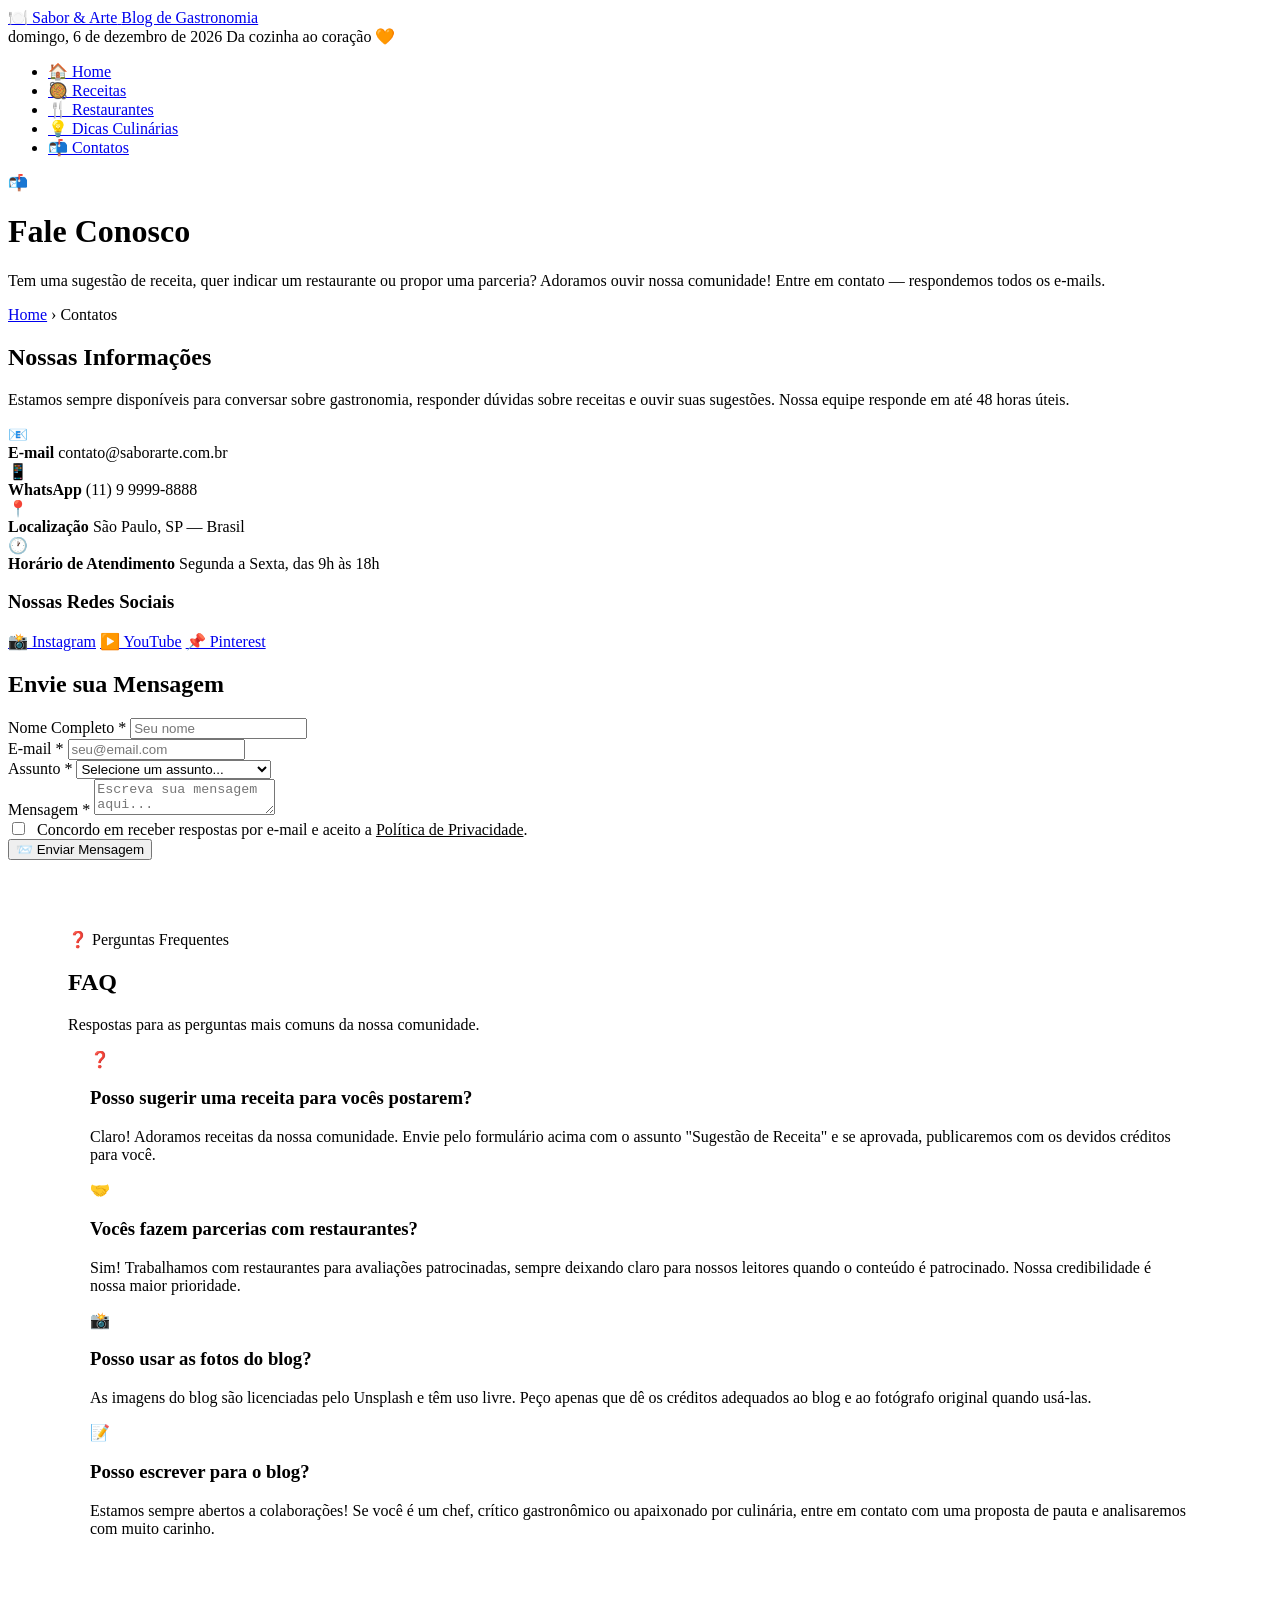
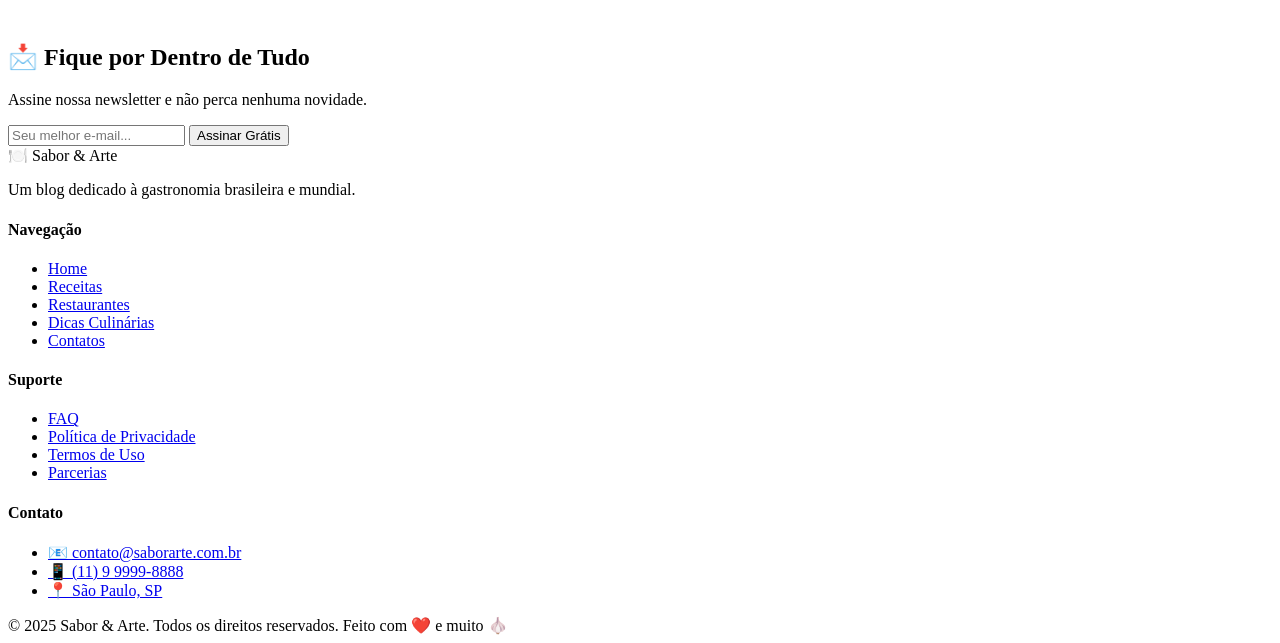
==== contatos.html @ 90797d47 "Add files via upload" ====
<!DOCTYPE html>
<html lang="pt-BR">
<head>
  <meta charset="UTF-8" />
  <meta name="viewport" content="width=device-width, initial-scale=1.0" />
  <meta name="description"
        content="Entre em contato com o blog Sabor & Arte. Sugestões, parcerias e muito mais." />
  <title>Contatos | Sabor &amp; Arte</title>
  <link rel="stylesheet" href="css/style.css" />
</head>
<body>

  <header>
    <div class="header-top">
      <a href="index.html" class="logo">
        <span class="logo-icon">🍽️</span>
        <span class="logo-text">
          <span class="logo-title">Sabor &amp; Arte</span>
          <span class="logo-subtitle">Blog de Gastronomia</span>
        </span>
      </a>
      <div class="header-info">
        <span class="header-date" id="data-atual"></span>
        <span class="header-slogan">Da cozinha ao coração 🧡</span>
      </div>
    </div>
    <nav>
      <ul>
        <li><a href="index.html">🏠 Home</a></li>
        <li><a href="receitas.html">🥘 Receitas</a></li>
        <li><a href="restaurantes.html">🍴 Restaurantes</a></li>
        <li><a href="dicas.html">💡 Dicas Culinárias</a></li>
        <li><a href="contatos.html" class="active">📬 Contatos</a></li>
      </ul>
    </nav>
  </header>

  <main>

    <div class="page-hero">
      <span class="page-hero-icon">📬</span>
      <h1>Fale Conosco</h1>
      <p>
        Tem uma sugestão de receita, quer indicar um restaurante
        ou propor uma parceria? Adoramos ouvir nossa comunidade!
        Entre em contato — respondemos todos os e-mails.
      </p>
      <div class="breadcrumb">
        <a href="index.html">Home</a>
        <span>›</span>
        <span>Contatos</span>
      </div>
    </div>

    <!-- CONTATOS -->
    <section class="contatos-section">
      <div class="contatos-grid">

        <!-- Informações de Contato -->
        <div class="contatos-info">
          <h2>Nossas Informações</h2>
          <p>
            Estamos sempre disponíveis para conversar sobre gastronomia,
            responder dúvidas sobre receitas e ouvir suas sugestões.
            Nossa equipe responde em até 48 horas úteis.
          </p>

          <div class="contato-item">
            <div class="contato-icone">📧</div>
            <div class="contato-texto">
              <strong>E-mail</strong>
              <span>contato@saborarte.com.br</span>
            </div>
          </div>

          <div class="contato-item">
            <div class="contato-icone">📱</div>
            <div class="contato-texto">
              <strong>WhatsApp</strong>
              <span>(11) 9 9999-8888</span>
            </div>
          </div>

          <div class="contato-item">
            <div class="contato-icone">📍</div>
            <div class="contato-texto">
              <strong>Localização</strong>
              <span>São Paulo, SP — Brasil</span>
            </div>
          </div>

          <div class="contato-item">
            <div class="contato-icone">🕐</div>
            <div class="contato-texto">
              <strong>Horário de Atendimento</strong>
              <span>Segunda a Sexta, das 9h às 18h</span>
            </div>
          </div>

          <!-- Redes Sociais -->
          <div class="redes-sociais">
            <h3>Nossas Redes Sociais</h3>
            <div class="social-links">
              <a href="#" class="social-link">📸 Instagram</a>
              <a href="#" class="social-link">▶️ YouTube</a>
              <a href="#" class="social-link">📌 Pinterest</a>
            </div>
          </div>
        </div>

        <!-- Formulário -->
        <div class="form-contato">
          <h2>Envie sua Mensagem</h2>
          <form onsubmit="enviarFormulario(event)">

            <div class="form-row">
              <div class="form-grupo">
                <label for="nome">Nome Completo *</label>
                <input
                  type="text"
                  id="nome"
                  name="nome"
                  placeholder="Seu nome"
                  required
                />
              </div>
              <div class="form-grupo">
                <label for="email">E-mail *</label>
                <input
                  type="email"
                  id="email"
                  name="email"
                  placeholder="seu@email.com"
                  required
                />
              </div>
            </div>

            <div class="form-grupo">
              <label for="assunto">Assunto *</label>
              <select id="assunto" name="assunto" required>
                <option value="">Selecione um assunto...</option>
                <option value="sugestao-receita">💡 Sugestão de Receita</option>
                <option value="indicacao-restaurante">🍴 Indicação de Restaurante</option>
                <option value="parceria">🤝 Proposta de Parceria</option>
                <option value="duvida">❓ Dúvida sobre Receita</option>
                <option value="feedback">⭐ Feedback Geral</option>
                <option value="outro">📝 Outro Assunto</option>
              </select>
            </div>

            <div class="form-grupo">
              <label for="mensagem">Mensagem *</label>
              <textarea
                id="mensagem"
                name="mensagem"
                placeholder="Escreva sua mensagem aqui..."
                required
              ></textarea>
            </div>

            <div class="form-grupo">
              <label>
                <input type="checkbox" required style="margin-right:8px;" />
                Concordo em receber respostas por e-mail e aceito a
                <a href="#" style="color:var(--cor-secundaria);">Política de Privacidade</a>.
              </label>
            </div>

            <button type="submit" class="btn-enviar">
              📨 Enviar Mensagem
            </button>

          </form>
        </div>

      </div>
    </section>

    <!-- FAQ -->
    <section style="background:var(--cor-branco); padding:70px 60px;">
      <div class="section-header">
        <span class="section-tag">❓ Perguntas Frequentes</span>
        <h2>FAQ</h2>
        <p>Respostas para as perguntas mais comuns da nossa comunidade.</p>
        <div class="divisor"></div>
      </div>
      <div class="dicas-grid" style="max-width:1100px; margin:0 auto;">

        <div class="dica-item">
          <div class="dica-icone">❓</div>
          <div class="dica-conteudo">
            <h3>Posso sugerir uma receita para vocês postarem?</h3>
            <p>
              Claro! Adoramos receitas da nossa comunidade. Envie
              pelo formulário acima com o assunto "Sugestão de Receita"
              e se aprovada, publicaremos com os devidos créditos para você.
            </p>
          </div>
        </div>

        <div class="dica-item">
          <div class="dica-icone">🤝</div>
          <div class="dica-conteudo">
            <h3>Vocês fazem parcerias com restaurantes?</h3>
            <p>
              Sim! Trabalhamos com restaurantes para avaliações
              patrocinadas, sempre deixando claro para nossos leitores
              quando o conteúdo é patrocinado. Nossa credibilidade
              é nossa maior prioridade.
            </p>
          </div>
        </div>

        <div class="dica-item">
          <div class="dica-icone">📸</div>
          <div class="dica-conteudo">
            <h3>Posso usar as fotos do blog?</h3>
            <p>
              As imagens do blog são licenciadas pelo Unsplash e têm
              uso livre. Peço apenas que dê os créditos adequados ao
              blog e ao fotógrafo original quando usá-las.
            </p>
          </div>
        </div>

        <div class="dica-item">
          <div class="dica-icone">📝</div>
          <div class="dica-conteudo">
            <h3>Posso escrever para o blog?</h3>
            <p>
              Estamos sempre abertos a colaborações! Se você é um
              chef, crítico gastronômico ou apaixonado por culinária,
              entre em contato com uma proposta de pauta e analisaremos
              com muito carinho.
            </p>
          </div>
        </div>

      </div>
    </section>

    <section class="newsletter">
      <h2>📩 Fique por Dentro de Tudo</h2>
      <p>Assine nossa newsletter e não perca nenhuma novidade.</p>
      <form class="newsletter-form" onsubmit="return false;">
        <input type="email" placeholder="Seu melhor e-mail..." required />
        <button type="submit">Assinar Grátis</button>
      </form>
    </section>

  </main>

  <footer>
    <div class="footer-top">
      <div class="footer-brand">
        <span class="logo-title">🍽️ Sabor &amp; Arte</span>
        <p>Um blog dedicado à gastronomia brasileira e mundial.</p>
      </div>
      <div class="footer-col">
        <h4>Navegação</h4>
        <ul>
          <li><a href="index.html">Home</a></li>
          <li><a href="receitas.html">Receitas</a></li>
          <li><a href="restaurantes.html">Restaurantes</a></li>
          <li><a href="dicas.html">Dicas Culinárias</a></li>
          <li><a href="contatos.html">Contatos</a></li>
        </ul>
      </div>
      <div class="footer-col">
        <h4>Suporte</h4>
        <ul>
          <li><a href="#">FAQ</a></li>
          <li><a href="#">Política de Privacidade</a></li>
          <li><a href="#">Termos de Uso</a></li>
          <li><a href="#">Parcerias</a></li>
        </ul>
      </div>
      <div class="footer-col">
        <h4>Contato</h4>
        <ul>
          <li><a href="#">📧 contato@saborarte.com.br</a></li>
          <li><a href="#">📱 (11) 9 9999-8888</a></li>
          <li><a href="#">📍 São Paulo, SP</a></li>
        </ul>
      </div>
    </div>
    <div class="footer-bottom">
      <span>&copy; 2025 Sabor &amp; Arte. Todos os direitos reservados.</span>
      <span>Feito com ❤️ e muito 🧄</span>
    </div>
  </footer>

  <script>
    const d = new Date();
    const opts = { weekday:'long', day:'numeric', month:'long', year:'numeric' };
    document.getElementById('data-atual').textContent =
      d.toLocaleDateString('pt-BR', opts);

    function enviarFormulario(e) {
      e.preventDefault();
      const btn = document.querySelector('.btn-enviar');
      btn.textContent = '✅ Mensagem Enviada com Sucesso!';
      btn.style.background = '#2a7a2a';
      btn.disabled = true;
      setTimeout(() => {
        btn.textContent = '📨 Enviar Mensagem';
        btn.style.background = '';
        btn.disabled = false;
        e.target.reset();
      }, 4000);
    }
  </script>
</body>
</html>
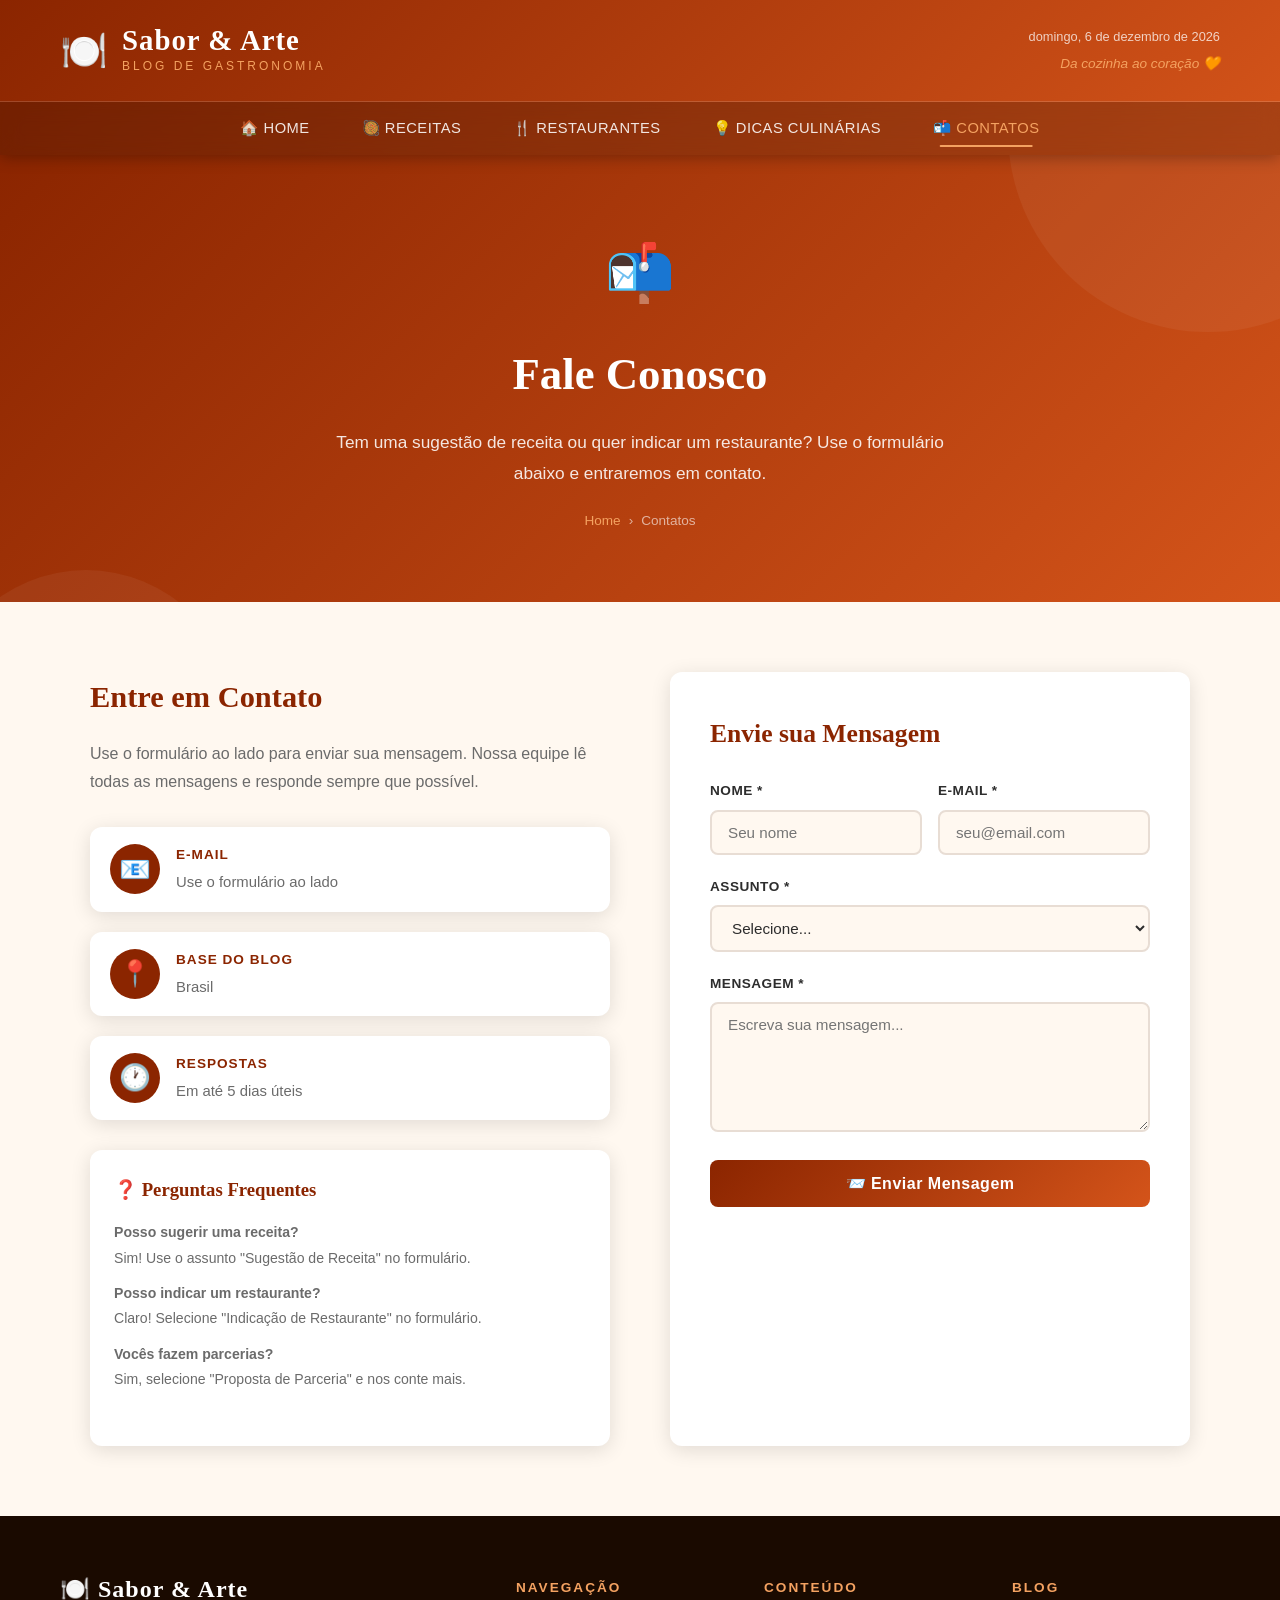
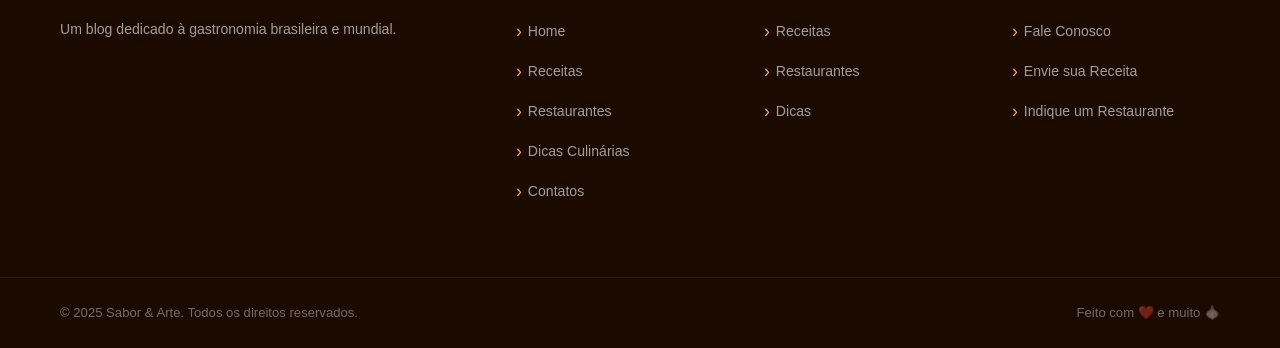
==== commit dad82bc9: "Update contatos.html" ====
--- a/contatos.html
+++ b/contatos.html
@@ -3,8 +3,6 @@
 <head>
   <meta charset="UTF-8" />
   <meta name="viewport" content="width=device-width, initial-scale=1.0" />
-  <meta name="description"
-        content="Entre em contato com o blog Sabor & Arte. Sugestões, parcerias e muito mais." />
   <title>Contatos | Sabor &amp; Arte</title>
   <link rel="stylesheet" href="css/style.css" />
 </head>
@@ -41,9 +39,8 @@
       <span class="page-hero-icon">📬</span>
       <h1>Fale Conosco</h1>
       <p>
-        Tem uma sugestão de receita, quer indicar um restaurante
-        ou propor uma parceria? Adoramos ouvir nossa comunidade!
-        Entre em contato — respondemos todos os e-mails.
+        Tem uma sugestão de receita ou quer indicar um restaurante?
+        Use o formulário abaixo e entraremos em contato.
       </p>
       <div class="breadcrumb">
         <a href="index.html">Home</a>
@@ -52,59 +49,61 @@
       </div>
     </div>
 
-    <!-- CONTATOS -->
     <section class="contatos-section">
       <div class="contatos-grid">
 
-        <!-- Informações de Contato -->
+        <!-- Informações -->
         <div class="contatos-info">
-          <h2>Nossas Informações</h2>
+          <h2>Entre em Contato</h2>
           <p>
-            Estamos sempre disponíveis para conversar sobre gastronomia,
-            responder dúvidas sobre receitas e ouvir suas sugestões.
-            Nossa equipe responde em até 48 horas úteis.
+            Use o formulário ao lado para enviar sua mensagem.
+            Nossa equipe lê todas as mensagens e responde
+            sempre que possível.
           </p>
 
           <div class="contato-item">
             <div class="contato-icone">📧</div>
             <div class="contato-texto">
               <strong>E-mail</strong>
-              <span>contato@saborarte.com.br</span>
-            </div>
-          </div>
-
-          <div class="contato-item">
-            <div class="contato-icone">📱</div>
-            <div class="contato-texto">
-              <strong>WhatsApp</strong>
-              <span>(11) 9 9999-8888</span>
+              <span>Use o formulário ao lado</span>
             </div>
           </div>
 
           <div class="contato-item">
             <div class="contato-icone">📍</div>
             <div class="contato-texto">
-              <strong>Localização</strong>
-              <span>São Paulo, SP — Brasil</span>
+              <strong>Base do Blog</strong>
+              <span>Brasil</span>
             </div>
           </div>
 
           <div class="contato-item">
             <div class="contato-icone">🕐</div>
             <div class="contato-texto">
-              <strong>Horário de Atendimento</strong>
-              <span>Segunda a Sexta, das 9h às 18h</span>
-            </div>
-          </div>
-
-          <!-- Redes Sociais -->
-          <div class="redes-sociais">
-            <h3>Nossas Redes Sociais</h3>
-            <div class="social-links">
-              <a href="#" class="social-link">📸 Instagram</a>
-              <a href="#" class="social-link">▶️ YouTube</a>
-              <a href="#" class="social-link">📌 Pinterest</a>
-            </div>
+              <strong>Respostas</strong>
+              <span>Em até 5 dias úteis</span>
+            </div>
+          </div>
+
+          <!-- FAQ rápido -->
+          <div style="margin-top:30px; padding:24px; background:var(--cor-branco);
+                      border-radius:var(--raio); box-shadow:var(--sombra);">
+            <h3 style="font-family:var(--fonte-titulo); color:var(--cor-primaria);
+                       margin-bottom:14px;">❓ Perguntas Frequentes</h3>
+            <p style="font-size:0.88rem; color:var(--cor-texto-claro);
+                      margin-bottom:10px;">
+              <strong>Posso sugerir uma receita?</strong><br>
+              Sim! Use o assunto "Sugestão de Receita" no formulário.
+            </p>
+            <p style="font-size:0.88rem; color:var(--cor-texto-claro);
+                      margin-bottom:10px;">
+              <strong>Posso indicar um restaurante?</strong><br>
+              Claro! Selecione "Indicação de Restaurante" no formulário.
+            </p>
+            <p style="font-size:0.88rem; color:var(--cor-texto-claro);">
+              <strong>Vocês fazem parcerias?</strong><br>
+              Sim, selecione "Proposta de Parceria" e nos conte mais.
+            </p>
           </div>
         </div>
 
@@ -115,7 +114,7 @@
 
             <div class="form-row">
               <div class="form-grupo">
-                <label for="nome">Nome Completo *</label>
+                <label for="nome">Nome *</label>
                 <input
                   type="text"
                   id="nome"
@@ -139,13 +138,13 @@
             <div class="form-grupo">
               <label for="assunto">Assunto *</label>
               <select id="assunto" name="assunto" required>
-                <option value="">Selecione um assunto...</option>
+                <option value="">Selecione...</option>
                 <option value="sugestao-receita">💡 Sugestão de Receita</option>
                 <option value="indicacao-restaurante">🍴 Indicação de Restaurante</option>
                 <option value="parceria">🤝 Proposta de Parceria</option>
                 <option value="duvida">❓ Dúvida sobre Receita</option>
                 <option value="feedback">⭐ Feedback Geral</option>
-                <option value="outro">📝 Outro Assunto</option>
+                <option value="outro">📝 Outro</option>
               </select>
             </div>
 
@@ -154,17 +153,9 @@
               <textarea
                 id="mensagem"
                 name="mensagem"
-                placeholder="Escreva sua mensagem aqui..."
+                placeholder="Escreva sua mensagem..."
                 required
               ></textarea>
-            </div>
-
-            <div class="form-grupo">
-              <label>
-                <input type="checkbox" required style="margin-right:8px;" />
-                Concordo em receber respostas por e-mail e aceito a
-                <a href="#" style="color:var(--cor-secundaria);">Política de Privacidade</a>.
-              </label>
             </div>
 
             <button type="submit" class="btn-enviar">
@@ -175,78 +166,6 @@
         </div>
 
       </div>
-    </section>
-
-    <!-- FAQ -->
-    <section style="background:var(--cor-branco); padding:70px 60px;">
-      <div class="section-header">
-        <span class="section-tag">❓ Perguntas Frequentes</span>
-        <h2>FAQ</h2>
-        <p>Respostas para as perguntas mais comuns da nossa comunidade.</p>
-        <div class="divisor"></div>
-      </div>
-      <div class="dicas-grid" style="max-width:1100px; margin:0 auto;">
-
-        <div class="dica-item">
-          <div class="dica-icone">❓</div>
-          <div class="dica-conteudo">
-            <h3>Posso sugerir uma receita para vocês postarem?</h3>
-            <p>
-              Claro! Adoramos receitas da nossa comunidade. Envie
-              pelo formulário acima com o assunto "Sugestão de Receita"
-              e se aprovada, publicaremos com os devidos créditos para você.
-            </p>
-          </div>
-        </div>
-
-        <div class="dica-item">
-          <div class="dica-icone">🤝</div>
-          <div class="dica-conteudo">
-            <h3>Vocês fazem parcerias com restaurantes?</h3>
-            <p>
-              Sim! Trabalhamos com restaurantes para avaliações
-              patrocinadas, sempre deixando claro para nossos leitores
-              quando o conteúdo é patrocinado. Nossa credibilidade
-              é nossa maior prioridade.
-            </p>
-          </div>
-        </div>
-
-        <div class="dica-item">
-          <div class="dica-icone">📸</div>
-          <div class="dica-conteudo">
-            <h3>Posso usar as fotos do blog?</h3>
-            <p>
-              As imagens do blog são licenciadas pelo Unsplash e têm
-              uso livre. Peço apenas que dê os créditos adequados ao
-              blog e ao fotógrafo original quando usá-las.
-            </p>
-          </div>
-        </div>
-
-        <div class="dica-item">
-          <div class="dica-icone">📝</div>
-          <div class="dica-conteudo">
-            <h3>Posso escrever para o blog?</h3>
-            <p>
-              Estamos sempre abertos a colaborações! Se você é um
-              chef, crítico gastronômico ou apaixonado por culinária,
-              entre em contato com uma proposta de pauta e analisaremos
-              com muito carinho.
-            </p>
-          </div>
-        </div>
-
-      </div>
-    </section>
-
-    <section class="newsletter">
-      <h2>📩 Fique por Dentro de Tudo</h2>
-      <p>Assine nossa newsletter e não perca nenhuma novidade.</p>
-      <form class="newsletter-form" onsubmit="return false;">
-        <input type="email" placeholder="Seu melhor e-mail..." required />
-        <button type="submit">Assinar Grátis</button>
-      </form>
     </section>
 
   </main>
@@ -268,20 +187,19 @@
         </ul>
       </div>
       <div class="footer-col">
-        <h4>Suporte</h4>
+        <h4>Conteúdo</h4>
         <ul>
-          <li><a href="#">FAQ</a></li>
-          <li><a href="#">Política de Privacidade</a></li>
-          <li><a href="#">Termos de Uso</a></li>
-          <li><a href="#">Parcerias</a></li>
+          <li><a href="receitas.html">Receitas</a></li>
+          <li><a href="restaurantes.html">Restaurantes</a></li>
+          <li><a href="dicas.html">Dicas</a></li>
         </ul>
       </div>
       <div class="footer-col">
-        <h4>Contato</h4>
+        <h4>Blog</h4>
         <ul>
-          <li><a href="#">📧 contato@saborarte.com.br</a></li>
-          <li><a href="#">📱 (11) 9 9999-8888</a></li>
-          <li><a href="#">📍 São Paulo, SP</a></li>
+          <li><a href="contatos.html">Fale Conosco</a></li>
+          <li><a href="contatos.html">Envie sua Receita</a></li>
+          <li><a href="contatos.html">Indique um Restaurante</a></li>
         </ul>
       </div>
     </div>
@@ -300,7 +218,7 @@
     function enviarFormulario(e) {
       e.preventDefault();
       const btn = document.querySelector('.btn-enviar');
-      btn.textContent = '✅ Mensagem Enviada com Sucesso!';
+      btn.textContent = '✅ Mensagem Enviada!';
       btn.style.background = '#2a7a2a';
       btn.disabled = true;
       setTimeout(() => {
@@ -312,4 +230,4 @@
     }
   </script>
 </body>
-</html>+</html>
--- a/css/style.css
+++ b/css/style.css
@@ -0,0 +1,1281 @@
+/* ============================================
+   RESET E VARIÁVEIS GLOBAIS
+   ============================================ */
+* {
+  margin: 0;
+  padding: 0;
+  box-sizing: border-box;
+}
+
+:root {
+  --cor-primaria: #8B2500;
+  --cor-secundaria: #D4541A;
+  --cor-destaque: #F4A261;
+  --cor-clara: #FFF8F0;
+  --cor-texto: #2D2D2D;
+  --cor-texto-claro: #6B6B6B;
+  --cor-branco: #FFFFFF;
+  --cor-footer: #1A0A00;
+  --fonte-titulo: 'Georgia', serif;
+  --fonte-corpo: 'Segoe UI', Tahoma, Geneva, Verdana, sans-serif;
+  --sombra: 0 4px 20px rgba(0, 0, 0, 0.12);
+  --sombra-hover: 0 8px 30px rgba(0, 0, 0, 0.20);
+  --raio: 12px;
+  --transicao: all 0.3s ease;
+}
+
+html {
+  scroll-behavior: smooth;
+}
+
+body {
+  font-family: var(--fonte-corpo);
+  color: var(--cor-texto);
+  background-color: var(--cor-clara);
+  line-height: 1.7;
+}
+
+/* ============================================
+   HEADER
+   ============================================ */
+header {
+  background: linear-gradient(135deg, var(--cor-primaria) 0%, var(--cor-secundaria) 100%);
+  padding: 0;
+  position: sticky;
+  top: 0;
+  z-index: 1000;
+  box-shadow: 0 2px 15px rgba(0,0,0,0.3);
+}
+
+.header-top {
+  display: flex;
+  align-items: center;
+  justify-content: space-between;
+  padding: 18px 60px;
+  border-bottom: 1px solid rgba(255,255,255,0.15);
+}
+
+.logo {
+  display: flex;
+  align-items: center;
+  gap: 14px;
+  text-decoration: none;
+}
+
+.logo-icon {
+  font-size: 2.4rem;
+  animation: pulse 2s infinite;
+}
+
+@keyframes pulse {
+  0%, 100% { transform: scale(1); }
+  50% { transform: scale(1.08); }
+}
+
+.logo-text {
+  display: flex;
+  flex-direction: column;
+}
+
+.logo-title {
+  font-family: var(--fonte-titulo);
+  font-size: 1.8rem;
+  color: var(--cor-branco);
+  font-weight: bold;
+  letter-spacing: 1px;
+  line-height: 1.1;
+}
+
+.logo-subtitle {
+  font-size: 0.75rem;
+  color: var(--cor-destaque);
+  letter-spacing: 3px;
+  text-transform: uppercase;
+}
+
+.header-info {
+  display: flex;
+  flex-direction: column;
+  align-items: flex-end;
+  gap: 4px;
+}
+
+.header-date {
+  font-size: 0.8rem;
+  color: rgba(255,255,255,0.75);
+}
+
+.header-slogan {
+  font-size: 0.85rem;
+  color: var(--cor-destaque);
+  font-style: italic;
+}
+
+/* ============================================
+   NAV
+   ============================================ */
+nav {
+  background: rgba(0,0,0,0.2);
+  backdrop-filter: blur(10px);
+}
+
+nav ul {
+  list-style: none;
+  display: flex;
+  justify-content: center;
+  align-items: center;
+  padding: 0 60px;
+  gap: 4px;
+}
+
+nav ul li a {
+  display: block;
+  color: rgba(255,255,255,0.88);
+  text-decoration: none;
+  padding: 14px 24px;
+  font-size: 0.92rem;
+  font-weight: 500;
+  letter-spacing: 0.5px;
+  text-transform: uppercase;
+  position: relative;
+  transition: var(--transicao);
+}
+
+nav ul li a::after {
+  content: '';
+  position: absolute;
+  bottom: 8px;
+  left: 50%;
+  transform: translateX(-50%);
+  width: 0;
+  height: 2px;
+  background: var(--cor-destaque);
+  transition: var(--transicao);
+  border-radius: 2px;
+}
+
+nav ul li a:hover,
+nav ul li a.active {
+  color: var(--cor-branco);
+}
+
+nav ul li a:hover::after,
+nav ul li a.active::after {
+  width: 60%;
+}
+
+nav ul li a.active {
+  color: var(--cor-destaque);
+}
+
+/* ============================================
+   MAIN
+   ============================================ */
+main {
+  min-height: calc(100vh - 200px);
+}
+
+/* ============================================
+   HERO BANNER
+   ============================================ */
+.hero {
+  background: linear-gradient(rgba(0,0,0,0.50), rgba(0,0,0,0.50)),
+              url('https://images.unsplash.com/photo-1504674900247-0877df9cc836?w=1600&q=80')
+              center/cover no-repeat;
+  height: 520px;
+  display: flex;
+  align-items: center;
+  justify-content: center;
+  text-align: center;
+  padding: 40px;
+}
+
+.hero-content {
+  max-width: 760px;
+}
+
+.hero-badge {
+  display: inline-block;
+  background: var(--cor-destaque);
+  color: var(--cor-primaria);
+  font-size: 0.78rem;
+  font-weight: 700;
+  letter-spacing: 3px;
+  text-transform: uppercase;
+  padding: 6px 20px;
+  border-radius: 30px;
+  margin-bottom: 20px;
+}
+
+.hero h1 {
+  font-family: var(--fonte-titulo);
+  font-size: 3.2rem;
+  color: var(--cor-branco);
+  margin-bottom: 18px;
+  line-height: 1.2;
+  text-shadow: 2px 2px 8px rgba(0,0,0,0.5);
+}
+
+.hero p {
+  font-size: 1.15rem;
+  color: rgba(255,255,255,0.92);
+  margin-bottom: 30px;
+  line-height: 1.8;
+}
+
+.btn-hero {
+  display: inline-block;
+  background: var(--cor-destaque);
+  color: var(--cor-primaria);
+  padding: 14px 36px;
+  border-radius: 50px;
+  font-weight: 700;
+  font-size: 1rem;
+  text-decoration: none;
+  transition: var(--transicao);
+  box-shadow: 0 4px 15px rgba(244,162,97,0.4);
+}
+
+.btn-hero:hover {
+  background: var(--cor-branco);
+  transform: translateY(-3px);
+  box-shadow: 0 8px 25px rgba(244,162,97,0.5);
+}
+
+/* ============================================
+   SEÇÕES GERAIS
+   ============================================ */
+section {
+  padding: 70px 60px;
+}
+
+.section-header {
+  text-align: center;
+  margin-bottom: 50px;
+}
+
+.section-tag {
+  display: inline-block;
+  background: var(--cor-destaque);
+  color: var(--cor-primaria);
+  font-size: 0.72rem;
+  font-weight: 700;
+  letter-spacing: 2px;
+  text-transform: uppercase;
+  padding: 5px 16px;
+  border-radius: 20px;
+  margin-bottom: 14px;
+}
+
+.section-header h2 {
+  font-family: var(--fonte-titulo);
+  font-size: 2.2rem;
+  color: var(--cor-primaria);
+  margin-bottom: 12px;
+}
+
+.section-header p {
+  font-size: 1rem;
+  color: var(--cor-texto-claro);
+  max-width: 600px;
+  margin: 0 auto;
+}
+
+.divisor {
+  width: 60px;
+  height: 4px;
+  background: linear-gradient(90deg, var(--cor-primaria), var(--cor-destaque));
+  margin: 16px auto 0;
+  border-radius: 2px;
+}
+
+/* ============================================
+   SOBRE O BLOG (Home)
+   ============================================ */
+.sobre {
+  background: var(--cor-branco);
+}
+
+.sobre-grid {
+  display: grid;
+  grid-template-columns: 1fr 1fr;
+  gap: 60px;
+  align-items: center;
+  max-width: 1100px;
+  margin: 0 auto;
+}
+
+.sobre-texto h2 {
+  font-family: var(--fonte-titulo);
+  font-size: 2rem;
+  color: var(--cor-primaria);
+  margin-bottom: 18px;
+}
+
+.sobre-texto p {
+  font-size: 1rem;
+  color: var(--cor-texto-claro);
+  margin-bottom: 16px;
+}
+
+.sobre-stats {
+  display: flex;
+  gap: 30px;
+  margin-top: 24px;
+}
+
+.stat {
+  text-align: center;
+}
+
+.stat-numero {
+  display: block;
+  font-size: 2rem;
+  font-weight: 700;
+  color: var(--cor-secundaria);
+  font-family: var(--fonte-titulo);
+}
+
+.stat-label {
+  font-size: 0.8rem;
+  color: var(--cor-texto-claro);
+  text-transform: uppercase;
+  letter-spacing: 1px;
+}
+
+.sobre-imagem {
+  position: relative;
+}
+
+.sobre-imagem img {
+  width: 100%;
+  height: 380px;
+  object-fit: cover;
+  border-radius: var(--raio);
+  box-shadow: var(--sombra);
+}
+
+.sobre-imagem-badge {
+  position: absolute;
+  bottom: -20px;
+  left: -20px;
+  background: var(--cor-primaria);
+  color: var(--cor-branco);
+  padding: 18px 22px;
+  border-radius: var(--raio);
+  text-align: center;
+  box-shadow: var(--sombra);
+}
+
+.sobre-imagem-badge span {
+  display: block;
+  font-size: 1.6rem;
+  font-weight: 700;
+}
+
+.sobre-imagem-badge small {
+  font-size: 0.72rem;
+  opacity: 0.85;
+}
+
+/* ============================================
+   DESTAQUES / CARDS
+   ============================================ */
+.destaques {
+  background: var(--cor-clara);
+}
+
+.cards-grid {
+  display: grid;
+  grid-template-columns: repeat(3, 1fr);
+  gap: 30px;
+  max-width: 1100px;
+  margin: 0 auto;
+}
+
+.card {
+  background: var(--cor-branco);
+  border-radius: var(--raio);
+  overflow: hidden;
+  box-shadow: var(--sombra);
+  transition: var(--transicao);
+  text-decoration: none;
+  color: inherit;
+  display: block;
+}
+
+.card:hover {
+  transform: translateY(-8px);
+  box-shadow: var(--sombra-hover);
+}
+
+.card-img-wrap {
+  position: relative;
+  overflow: hidden;
+  height: 220px;
+}
+
+.card-img-wrap img {
+  width: 100%;
+  height: 100%;
+  object-fit: cover;
+  transition: transform 0.5s ease;
+}
+
+.card:hover .card-img-wrap img {
+  transform: scale(1.08);
+}
+
+.card-categoria {
+  position: absolute;
+  top: 14px;
+  left: 14px;
+  background: var(--cor-primaria);
+  color: var(--cor-branco);
+  font-size: 0.72rem;
+  font-weight: 600;
+  letter-spacing: 1.5px;
+  text-transform: uppercase;
+  padding: 4px 12px;
+  border-radius: 20px;
+}
+
+.card-body {
+  padding: 24px;
+}
+
+.card-body h3 {
+  font-family: var(--fonte-titulo);
+  font-size: 1.2rem;
+  color: var(--cor-primaria);
+  margin-bottom: 10px;
+  line-height: 1.4;
+}
+
+.card-body p {
+  font-size: 0.92rem;
+  color: var(--cor-texto-claro);
+  line-height: 1.7;
+  margin-bottom: 16px;
+}
+
+.card-link {
+  display: inline-flex;
+  align-items: center;
+  gap: 6px;
+  color: var(--cor-secundaria);
+  font-size: 0.88rem;
+  font-weight: 600;
+  text-decoration: none;
+  transition: var(--transicao);
+}
+
+.card-link:hover {
+  color: var(--cor-primaria);
+  gap: 10px;
+}
+
+/* ============================================
+   BANNER CTA
+   ============================================ */
+.banner-cta {
+  background: linear-gradient(135deg, var(--cor-primaria), var(--cor-secundaria));
+  text-align: center;
+  padding: 70px 60px;
+}
+
+.banner-cta h2 {
+  font-family: var(--fonte-titulo);
+  font-size: 2.2rem;
+  color: var(--cor-branco);
+  margin-bottom: 14px;
+}
+
+.banner-cta p {
+  font-size: 1.05rem;
+  color: rgba(255,255,255,0.88);
+  margin-bottom: 30px;
+  max-width: 600px;
+  margin-left: auto;
+  margin-right: auto;
+}
+
+.btn-cta {
+  display: inline-block;
+  background: var(--cor-branco);
+  color: var(--cor-primaria);
+  padding: 14px 36px;
+  border-radius: 50px;
+  font-weight: 700;
+  font-size: 0.95rem;
+  text-decoration: none;
+  transition: var(--transicao);
+}
+
+.btn-cta:hover {
+  background: var(--cor-destaque);
+  transform: translateY(-3px);
+}
+
+/* ============================================
+   PAGE HERO (páginas internas)
+   ============================================ */
+.page-hero {
+  background: linear-gradient(135deg, var(--cor-primaria) 0%, var(--cor-secundaria) 100%);
+  padding: 70px 60px;
+  text-align: center;
+  position: relative;
+  overflow: hidden;
+}
+
+.page-hero::before {
+  content: '';
+  position: absolute;
+  top: -50%;
+  right: -10%;
+  width: 400px;
+  height: 400px;
+  background: rgba(255,255,255,0.05);
+  border-radius: 50%;
+}
+
+.page-hero::after {
+  content: '';
+  position: absolute;
+  bottom: -60%;
+  left: -5%;
+  width: 300px;
+  height: 300px;
+  background: rgba(255,255,255,0.05);
+  border-radius: 50%;
+}
+
+.page-hero-icon {
+  font-size: 3.5rem;
+  margin-bottom: 16px;
+  display: block;
+}
+
+.page-hero h1 {
+  font-family: var(--fonte-titulo);
+  font-size: 2.8rem;
+  color: var(--cor-branco);
+  margin-bottom: 14px;
+}
+
+.page-hero p {
+  font-size: 1.08rem;
+  color: rgba(255,255,255,0.88);
+  max-width: 640px;
+  margin: 0 auto;
+  line-height: 1.8;
+}
+
+.breadcrumb {
+  display: flex;
+  justify-content: center;
+  gap: 8px;
+  margin-top: 20px;
+  font-size: 0.85rem;
+}
+
+.breadcrumb a {
+  color: var(--cor-destaque);
+  text-decoration: none;
+}
+
+.breadcrumb span {
+  color: rgba(255,255,255,0.6);
+}
+
+/* ============================================
+   ARTIGOS / POSTS
+   ============================================ */
+.artigos {
+  background: var(--cor-clara);
+}
+
+.artigos-grid {
+  display: grid;
+  grid-template-columns: repeat(2, 1fr);
+  gap: 30px;
+  max-width: 1100px;
+  margin: 0 auto;
+}
+
+.artigo-card {
+  background: var(--cor-branco);
+  border-radius: var(--raio);
+  overflow: hidden;
+  box-shadow: var(--sombra);
+  transition: var(--transicao);
+  display: flex;
+  flex-direction: column;
+}
+
+.artigo-card:hover {
+  transform: translateY(-5px);
+  box-shadow: var(--sombra-hover);
+}
+
+.artigo-card img {
+  width: 100%;
+  height: 220px;
+  object-fit: cover;
+  transition: transform 0.4s ease;
+}
+
+.artigo-card:hover img {
+  transform: scale(1.05);
+}
+
+.artigo-card-body {
+  padding: 26px;
+  flex: 1;
+  display: flex;
+  flex-direction: column;
+}
+
+.artigo-meta {
+  display: flex;
+  align-items: center;
+  gap: 14px;
+  margin-bottom: 14px;
+  font-size: 0.8rem;
+  color: var(--cor-texto-claro);
+}
+
+.artigo-meta .tag {
+  background: var(--cor-clara);
+  color: var(--cor-primaria);
+  font-weight: 600;
+  padding: 3px 10px;
+  border-radius: 20px;
+  border: 1px solid var(--cor-destaque);
+}
+
+.artigo-card-body h3 {
+  font-family: var(--fonte-titulo);
+  font-size: 1.25rem;
+  color: var(--cor-primaria);
+  margin-bottom: 12px;
+  line-height: 1.4;
+}
+
+.artigo-card-body p {
+  font-size: 0.93rem;
+  color: var(--cor-texto-claro);
+  flex: 1;
+  margin-bottom: 20px;
+}
+
+.btn-ler {
+  display: inline-flex;
+  align-items: center;
+  gap: 8px;
+  background: var(--cor-primaria);
+  color: var(--cor-branco);
+  padding: 10px 22px;
+  border-radius: 50px;
+  font-size: 0.85rem;
+  font-weight: 600;
+  text-decoration: none;
+  transition: var(--transicao);
+  align-self: flex-start;
+}
+
+.btn-ler:hover {
+  background: var(--cor-secundaria);
+  transform: translateX(4px);
+}
+
+/* ============================================
+   RECEITA DESTAQUE
+   ============================================ */
+.receita-destaque {
+  background: var(--cor-branco);
+}
+
+.receita-destaque-grid {
+  display: grid;
+  grid-template-columns: 1fr 1fr;
+  gap: 60px;
+  align-items: start;
+  max-width: 1100px;
+  margin: 0 auto;
+}
+
+.receita-destaque img {
+  width: 100%;
+  height: 420px;
+  object-fit: cover;
+  border-radius: var(--raio);
+  box-shadow: var(--sombra);
+}
+
+.receita-info h2 {
+  font-family: var(--fonte-titulo);
+  font-size: 1.9rem;
+  color: var(--cor-primaria);
+  margin-bottom: 14px;
+}
+
+.receita-info > p {
+  color: var(--cor-texto-claro);
+  margin-bottom: 24px;
+  font-size: 0.95rem;
+}
+
+.receita-detalhes {
+  display: flex;
+  gap: 20px;
+  margin-bottom: 28px;
+  flex-wrap: wrap;
+}
+
+.detalhe {
+  display: flex;
+  align-items: center;
+  gap: 6px;
+  background: var(--cor-clara);
+  padding: 8px 16px;
+  border-radius: 30px;
+  font-size: 0.85rem;
+  color: var(--cor-texto);
+  font-weight: 500;
+}
+
+.ingredientes h3,
+.modo-preparo h3 {
+  font-family: var(--fonte-titulo);
+  color: var(--cor-primaria);
+  margin-bottom: 12px;
+  font-size: 1.1rem;
+}
+
+.ingredientes ul {
+  list-style: none;
+  margin-bottom: 24px;
+}
+
+.ingredientes ul li {
+  padding: 6px 0;
+  border-bottom: 1px dashed #e0d5c8;
+  font-size: 0.92rem;
+  color: var(--cor-texto-claro);
+  display: flex;
+  align-items: center;
+  gap: 8px;
+}
+
+.ingredientes ul li::before {
+  content: '✦';
+  color: var(--cor-destaque);
+  font-size: 0.65rem;
+}
+
+.modo-preparo ol {
+  padding-left: 20px;
+}
+
+.modo-preparo ol li {
+  padding: 6px 0;
+  font-size: 0.92rem;
+  color: var(--cor-texto-claro);
+  margin-bottom: 6px;
+}
+
+/* ============================================
+   RESTAURANTES
+   ============================================ */
+.restaurantes-grid {
+  display: grid;
+  grid-template-columns: repeat(3, 1fr);
+  gap: 28px;
+  max-width: 1100px;
+  margin: 0 auto;
+}
+
+.restaurante-card {
+  background: var(--cor-branco);
+  border-radius: var(--raio);
+  overflow: hidden;
+  box-shadow: var(--sombra);
+  transition: var(--transicao);
+}
+
+.restaurante-card:hover {
+  transform: translateY(-6px);
+  box-shadow: var(--sombra-hover);
+}
+
+.restaurante-card img {
+  width: 100%;
+  height: 200px;
+  object-fit: cover;
+  transition: transform 0.4s ease;
+}
+
+.restaurante-card:hover img {
+  transform: scale(1.06);
+}
+
+.restaurante-body {
+  padding: 20px;
+}
+
+.restaurante-body h3 {
+  font-family: var(--fonte-titulo);
+  font-size: 1.15rem;
+  color: var(--cor-primaria);
+  margin-bottom: 6px;
+}
+
+.restaurante-local {
+  font-size: 0.82rem;
+  color: var(--cor-texto-claro);
+  margin-bottom: 10px;
+  display: flex;
+  align-items: center;
+  gap: 4px;
+}
+
+.estrelas {
+  color: #f4c542;
+  font-size: 0.95rem;
+  margin-bottom: 12px;
+  display: block;
+}
+
+.restaurante-body p {
+  font-size: 0.88rem;
+  color: var(--cor-texto-claro);
+  line-height: 1.6;
+  margin-bottom: 14px;
+}
+
+.tag-culinaria {
+  display: inline-block;
+  background: var(--cor-destaque);
+  color: var(--cor-primaria);
+  font-size: 0.75rem;
+  font-weight: 600;
+  padding: 4px 12px;
+  border-radius: 20px;
+}
+
+/* ============================================
+   MAPA / DICAS
+   ============================================ */
+.dicas-grid {
+  display: grid;
+  grid-template-columns: repeat(2, 1fr);
+  gap: 24px;
+  max-width: 1100px;
+  margin: 0 auto;
+}
+
+.dica-item {
+  background: var(--cor-branco);
+  border-radius: var(--raio);
+  padding: 28px;
+  box-shadow: var(--sombra);
+  display: flex;
+  gap: 20px;
+  transition: var(--transicao);
+  align-items: flex-start;
+}
+
+.dica-item:hover {
+  transform: translateY(-4px);
+  box-shadow: var(--sombra-hover);
+}
+
+.dica-icone {
+  font-size: 2.2rem;
+  flex-shrink: 0;
+  width: 60px;
+  height: 60px;
+  background: var(--cor-clara);
+  border-radius: 50%;
+  display: flex;
+  align-items: center;
+  justify-content: center;
+}
+
+.dica-conteudo h3 {
+  font-family: var(--fonte-titulo);
+  color: var(--cor-primaria);
+  margin-bottom: 8px;
+  font-size: 1.1rem;
+}
+
+.dica-conteudo p {
+  font-size: 0.91rem;
+  color: var(--cor-texto-claro);
+  line-height: 1.7;
+}
+
+/* ============================================
+   CONTATOS
+   ============================================ */
+.contatos-section {
+  background: var(--cor-clara);
+}
+
+.contatos-grid {
+  display: grid;
+  grid-template-columns: 1fr 1fr;
+  gap: 60px;
+  max-width: 1100px;
+  margin: 0 auto;
+}
+
+.contatos-info h2 {
+  font-family: var(--fonte-titulo);
+  font-size: 1.9rem;
+  color: var(--cor-primaria);
+  margin-bottom: 16px;
+}
+
+.contatos-info p {
+  color: var(--cor-texto-claro);
+  margin-bottom: 30px;
+  line-height: 1.8;
+}
+
+.contato-item {
+  display: flex;
+  align-items: center;
+  gap: 16px;
+  margin-bottom: 20px;
+  padding: 16px 20px;
+  background: var(--cor-branco);
+  border-radius: var(--raio);
+  box-shadow: var(--sombra);
+  transition: var(--transicao);
+}
+
+.contato-item:hover {
+  transform: translateX(6px);
+}
+
+.contato-icone {
+  font-size: 1.6rem;
+  width: 50px;
+  height: 50px;
+  background: var(--cor-primaria);
+  border-radius: 50%;
+  display: flex;
+  align-items: center;
+  justify-content: center;
+  flex-shrink: 0;
+}
+
+.contato-texto strong {
+  display: block;
+  font-size: 0.85rem;
+  color: var(--cor-primaria);
+  font-weight: 700;
+  text-transform: uppercase;
+  letter-spacing: 1px;
+  margin-bottom: 2px;
+}
+
+.contato-texto span {
+  font-size: 0.93rem;
+  color: var(--cor-texto-claro);
+}
+
+.redes-sociais {
+  margin-top: 30px;
+}
+
+.redes-sociais h3 {
+  font-family: var(--fonte-titulo);
+  color: var(--cor-primaria);
+  margin-bottom: 16px;
+}
+
+.social-links {
+  display: flex;
+  gap: 12px;
+}
+
+.social-link {
+  display: flex;
+  align-items: center;
+  gap: 8px;
+  background: var(--cor-primaria);
+  color: var(--cor-branco);
+  padding: 10px 18px;
+  border-radius: 30px;
+  text-decoration: none;
+  font-size: 0.85rem;
+  font-weight: 600;
+  transition: var(--transicao);
+}
+
+.social-link:hover {
+  background: var(--cor-secundaria);
+  transform: translateY(-3px);
+}
+
+/* FORMULÁRIO */
+.form-contato {
+  background: var(--cor-branco);
+  padding: 40px;
+  border-radius: var(--raio);
+  box-shadow: var(--sombra);
+}
+
+.form-contato h2 {
+  font-family: var(--fonte-titulo);
+  font-size: 1.6rem;
+  color: var(--cor-primaria);
+  margin-bottom: 24px;
+}
+
+.form-grupo {
+  margin-bottom: 20px;
+}
+
+.form-grupo label {
+  display: block;
+  font-size: 0.85rem;
+  font-weight: 600;
+  color: var(--cor-texto);
+  margin-bottom: 7px;
+  text-transform: uppercase;
+  letter-spacing: 0.5px;
+}
+
+.form-grupo input,
+.form-grupo select,
+.form-grupo textarea {
+  width: 100%;
+  padding: 12px 16px;
+  border: 2px solid #e8ddd4;
+  border-radius: 8px;
+  font-family: var(--fonte-corpo);
+  font-size: 0.95rem;
+  color: var(--cor-texto);
+  background: var(--cor-clara);
+  transition: var(--transicao);
+  outline: none;
+}
+
+.form-grupo input:focus,
+.form-grupo select:focus,
+.form-grupo textarea:focus {
+  border-color: var(--cor-secundaria);
+  background: var(--cor-branco);
+  box-shadow: 0 0 0 3px rgba(212, 84, 26, 0.12);
+}
+
+.form-grupo textarea {
+  height: 130px;
+  resize: vertical;
+}
+
+.form-row {
+  display: grid;
+  grid-template-columns: 1fr 1fr;
+  gap: 16px;
+}
+
+.btn-enviar {
+  width: 100%;
+  padding: 14px;
+  background: linear-gradient(135deg, var(--cor-primaria), var(--cor-secundaria));
+  color: var(--cor-branco);
+  border: none;
+  border-radius: 8px;
+  font-size: 1rem;
+  font-weight: 700;
+  cursor: pointer;
+  transition: var(--transicao);
+  letter-spacing: 0.5px;
+}
+
+.btn-enviar:hover {
+  opacity: 0.9;
+  transform: translateY(-2px);
+  box-shadow: 0 6px 20px rgba(139,37,0,0.3);
+}
+
+/* ============================================
+   NEWSLETTER
+   ============================================ */
+.newsletter {
+  background: linear-gradient(135deg, var(--cor-secundaria), var(--cor-primaria));
+  text-align: center;
+  padding: 60px;
+}
+
+.newsletter h2 {
+  font-family: var(--fonte-titulo);
+  font-size: 2rem;
+  color: var(--cor-branco);
+  margin-bottom: 10px;
+}
+
+.newsletter p {
+  color: rgba(255,255,255,0.88);
+  margin-bottom: 28px;
+  font-size: 1rem;
+}
+
+.newsletter-form {
+  display: flex;
+  gap: 12px;
+  justify-content: center;
+  max-width: 500px;
+  margin: 0 auto;
+}
+
+.newsletter-form input {
+  flex: 1;
+  padding: 14px 20px;
+  border: none;
+  border-radius: 50px;
+  font-size: 0.95rem;
+  outline: none;
+  font-family: var(--fonte-corpo);
+}
+
+.newsletter-form button {
+  padding: 14px 28px;
+  background: var(--cor-destaque);
+  color: var(--cor-primaria);
+  border: none;
+  border-radius: 50px;
+  font-size: 0.9rem;
+  font-weight: 700;
+  cursor: pointer;
+  transition: var(--transicao);
+  white-space: nowrap;
+}
+
+.newsletter-form button:hover {
+  background: var(--cor-branco);
+  transform: scale(1.04);
+}
+
+/* ============================================
+   FOOTER
+   ============================================ */
+footer {
+  background: var(--cor-footer);
+  color: rgba(255,255,255,0.75);
+}
+
+.footer-top {
+  display: grid;
+  grid-template-columns: 2fr 1fr 1fr 1fr;
+  gap: 40px;
+  padding: 60px;
+  border-bottom: 1px solid rgba(255,255,255,0.08);
+}
+
+.footer-brand .logo-title {
+  font-size: 1.5rem;
+  margin-bottom: 14px;
+  display: block;
+}
+
+.footer-brand p {
+  font-size: 0.88rem;
+  line-height: 1.8;
+  color: rgba(255,255,255,0.6);
+  margin-bottom: 20px;
+}
+
+.footer-col h4 {
+  color: var(--cor-destaque);
+  font-size: 0.85rem;
+  text-transform: uppercase;
+  letter-spacing: 2px;
+  margin-bottom: 18px;
+  font-weight: 700;
+}
+
+.footer-col ul {
+  list-style: none;
+}
+
+.footer-col ul li {
+  margin-bottom: 10px;
+}
+
+.footer-col ul li a {
+  color: rgba(255,255,255,0.6);
+  text-decoration: none;
+  font-size: 0.88rem;
+  transition: var(--transicao);
+  display: flex;
+  align-items: center;
+  gap: 6px;
+}
+
+.footer-col ul li a::before {
+  content: '›';
+  color: var(--cor-destaque);
+  font-size: 1.1rem;
+}
+
+.footer-col ul li a:hover {
+  color: var(--cor-destaque);
+  padding-left: 4px;
+}
+
+.footer-bottom {
+  display: flex;
+  justify-content: space-between;
+  align-items: center;
+  padding: 24px 60px;
+  font-size: 0.82rem;
+  color: rgba(255,255,255,0.4);
+}
+
+.footer-bottom a {
+  color: var(--cor-destaque);
+  text-decoration: none;
+}
+
+/* ============================================
+   RESPONSIVIDADE
+   ============================================ */
+@media (max-width: 1024px) {
+  section { padding: 50px 30px; }
+  .header-top { padding: 14px 30px; }
+  nav ul { padding: 0 20px; }
+  nav ul li a { padding: 12px 16px; font-size: 0.85rem; }
+  .cards-grid { grid-template-columns: repeat(2, 1fr); }
+  .footer-top { grid-template-columns: 1fr 1fr; padding: 40px 30px; }
+  .footer-bottom { padding: 20px 30px; }
+}
+
+@media (max-width: 768px) {
+  .header-top { padding: 12px 20px; flex-wrap: wrap; gap: 10px; }
+  .logo-title { font-size: 1.4rem; }
+  nav ul { flex-wrap: wrap; padding: 0 10px; }
+  nav ul li a { padding: 10px 12px; font-size: 0.78rem; }
+  .hero h1 { font-size: 2rem; }
+  .hero { height: 380px; }
+  section { padding: 40px 20px; }
+  .sobre-grid,
+  .receita-destaque-grid,
+  .contatos-grid { grid-template-columns: 1fr; }
+  .cards-grid,
+  .artigos-grid,
+  .dicas-grid,
+  .restaurantes-grid { grid-template-columns: 1fr; }
+  .form-row { grid-template-columns: 1fr; }
+  .footer-top { grid-template-columns: 1fr; padding: 30px 20px; }
+  .footer-bottom { flex-direction: column; gap: 8px; text-align: center; padding: 16px 20px; }
+  .newsletter-form { flex-direction: column; }
+  .sobre-stats { justify-content: center; }
+  .page-hero { padding: 50px 20px; }
+  .page-hero h1 { font-size: 2rem; }
+}
